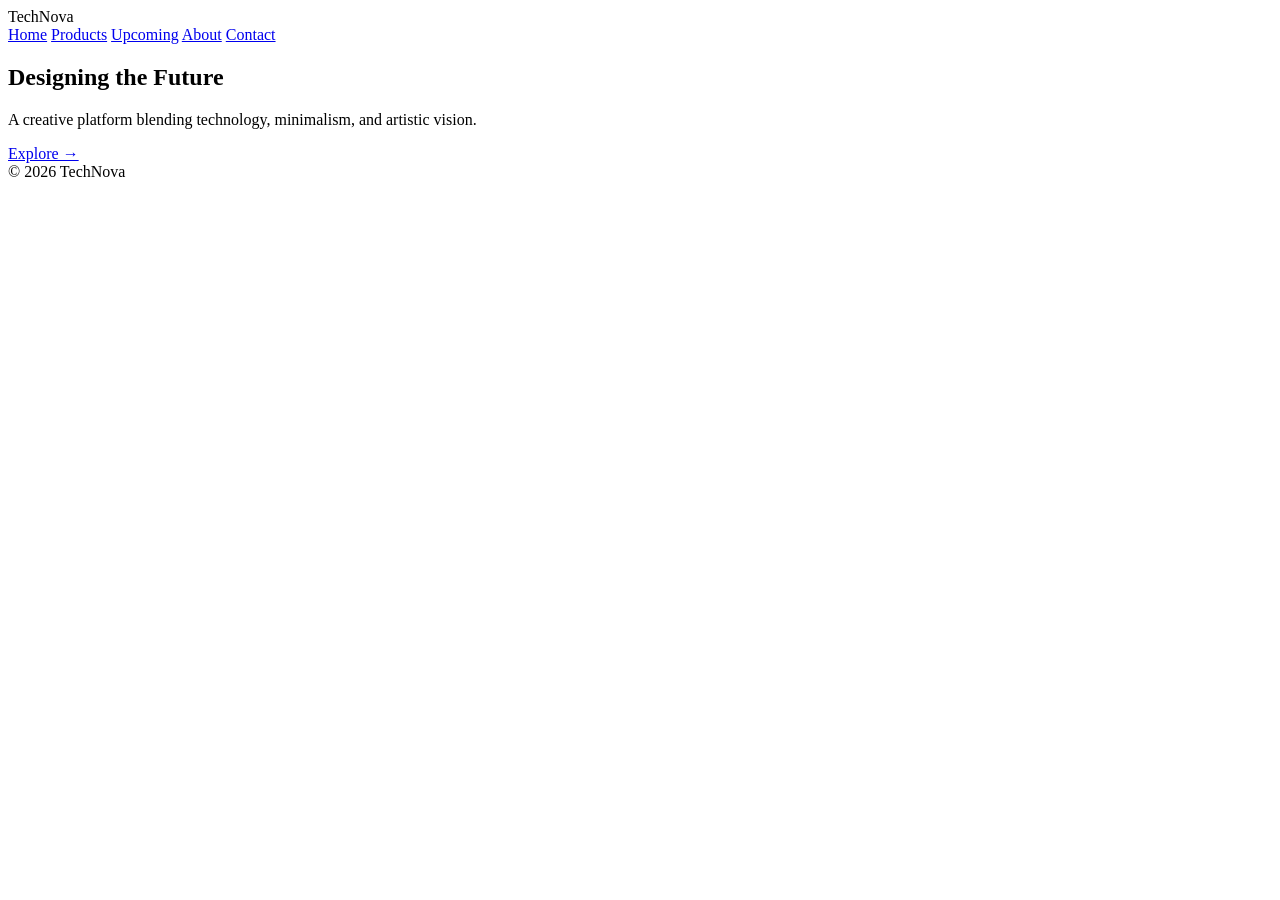
==== index.html @ 7497432f "Update index.html" ====
<!DOCTYPE html>
<html>
<head>
<meta charset="UTF-8">
<meta name="viewport" content="width=device-width, initial-scale=1.0">
<title>TechNova</title>
<link rel="stylesheet" href="css/styles.css">
</head>
<body>

<header class="navbar">
  <div class="logo">TechNova</div>
  <nav>
    <a href="index.html">Home</a>
    <a href="products.html">Products</a>
    <a href="upcoming.html">Upcoming</a>
    <a href="about.html">About</a>
    <a href="contact.html">Contact</a>
  </nav>
</header>

<section class="hero">
  <div>
    <h1>Designing the Future</h1>
    <p>
      A creative platform blending technology, minimalism, and artistic vision.
    </p>
    <a href="products.html" class="btn">Explore →</a>
  </div>
</section>

<footer>
  © 2026 TechNova
</footer>

<script src="js/app.js"></script>
</body>
</html>
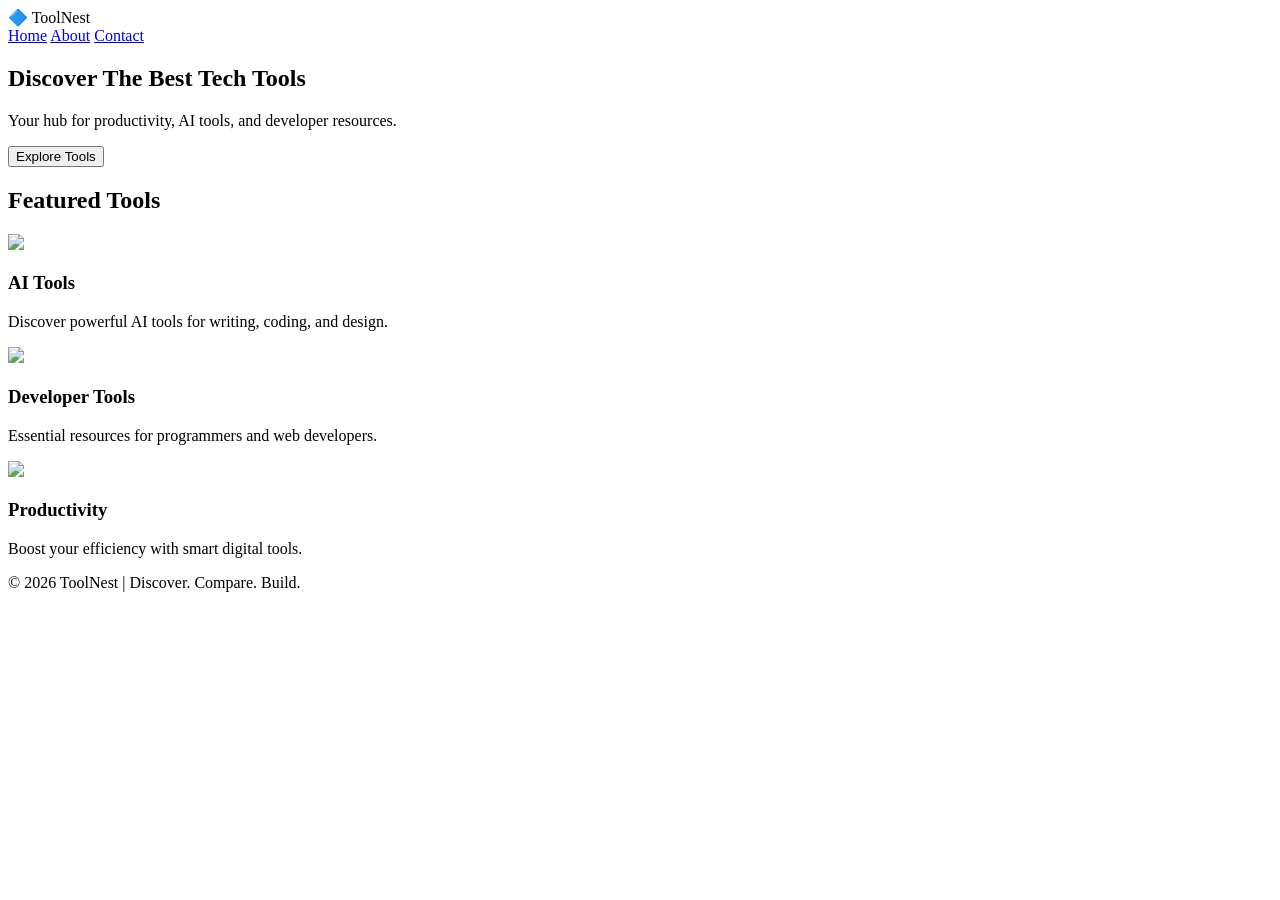
==== commit 674a9ff2: "Update index.html" ====
--- a/index.html
+++ b/index.html
@@ -1,38 +1,56 @@
 <!DOCTYPE html>
-<html>
+<html lang="en">
 <head>
-<meta charset="UTF-8">
-<meta name="viewport" content="width=device-width, initial-scale=1.0">
-<title>TechNova</title>
-<link rel="stylesheet" href="css/styles.css">
+    <meta charset="UTF-8">
+    <title>ToolNest | Home</title>
+    <link rel="stylesheet" href="styles.css">
 </head>
 <body>
 
-<header class="navbar">
-  <div class="logo">TechNova</div>
-  <nav>
-    <a href="index.html">Home</a>
-    <a href="products.html">Products</a>
-    <a href="upcoming.html">Upcoming</a>
-    <a href="about.html">About</a>
-    <a href="contact.html">Contact</a>
-  </nav>
+<header>
+    <div class="logo">🔷 ToolNest</div>
+    <nav>
+        <a href="index.html">Home</a>
+        <a href="about.html">About</a>
+        <a href="contact.html">Contact</a>
+    </nav>
 </header>
 
 <section class="hero">
-  <div>
-    <h1>Designing the Future</h1>
-    <p>
-      A creative platform blending technology, minimalism, and artistic vision.
-    </p>
-    <a href="products.html" class="btn">Explore →</a>
-  </div>
+    <h1>Discover The Best Tech Tools</h1>
+    <p>Your hub for productivity, AI tools, and developer resources.</p>
+    <button>Explore Tools</button>
+</section>
+
+<section class="tools">
+    <h2>Featured Tools</h2>
+
+    <div class="card-container">
+
+        <div class="card">
+            <img src="https://img.icons8.com/ios-filled/100/artificial-intelligence.png"/>
+            <h3>AI Tools</h3>
+            <p>Discover powerful AI tools for writing, coding, and design.</p>
+        </div>
+
+        <div class="card">
+            <img src="https://img.icons8.com/ios-filled/100/source-code.png"/>
+            <h3>Developer Tools</h3>
+            <p>Essential resources for programmers and web developers.</p>
+        </div>
+
+        <div class="card">
+            <img src="https://img.icons8.com/ios-filled/100/combo-chart.png"/>
+            <h3>Productivity</h3>
+            <p>Boost your efficiency with smart digital tools.</p>
+        </div>
+
+    </div>
 </section>
 
 <footer>
-  © 2026 TechNova
+    <p>© 2026 ToolNest | Discover. Compare. Build.</p>
 </footer>
 
-<script src="js/app.js"></script>
 </body>
 </html>
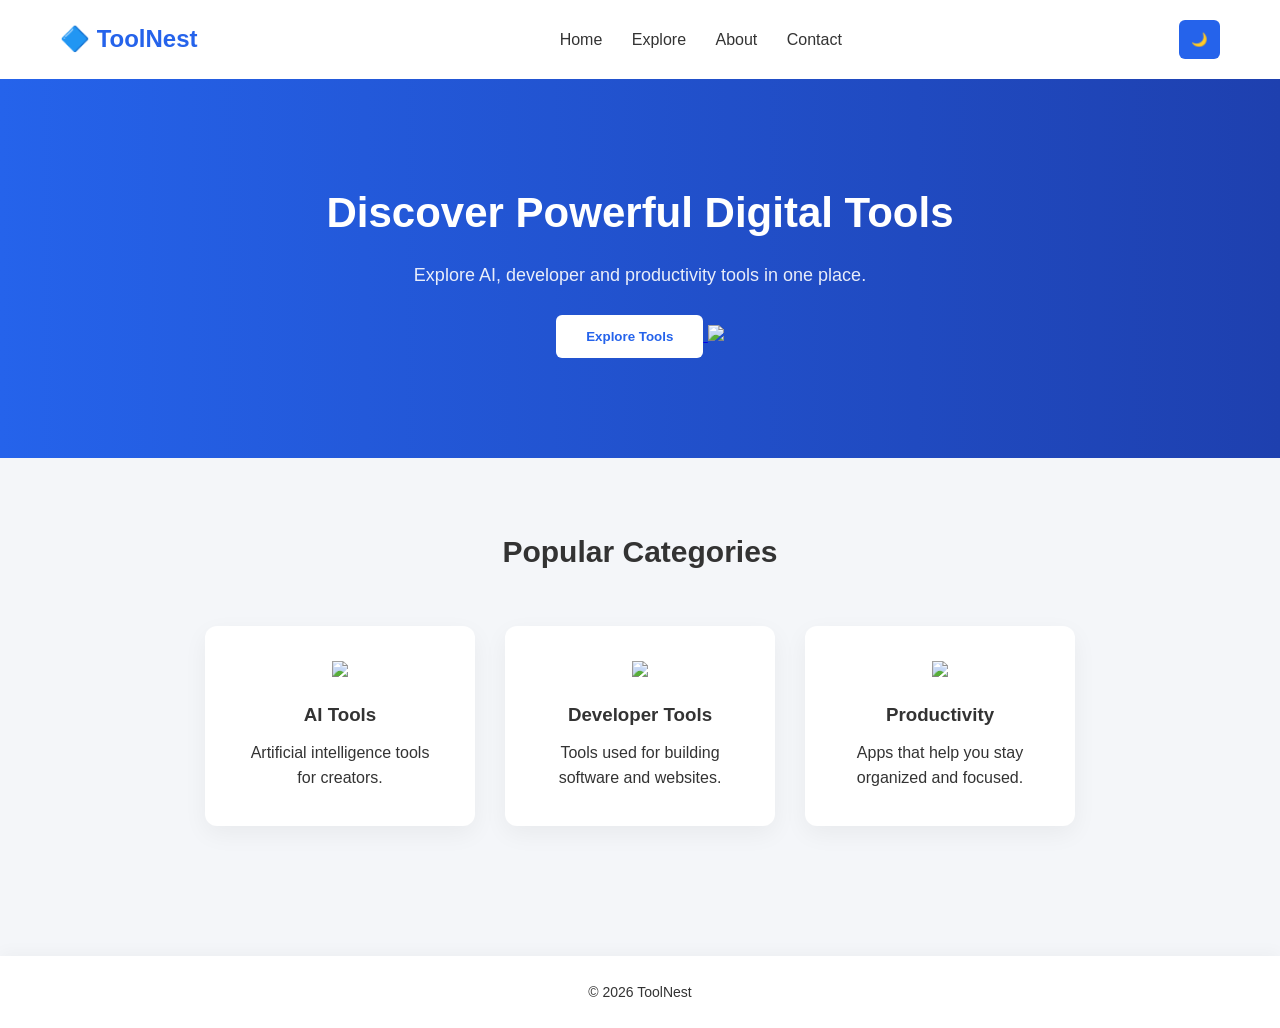
==== commit e009678d: "Update index.html" ====
--- a/index.html
+++ b/index.html
@@ -1,56 +1,76 @@
 <!DOCTYPE html>
 <html lang="en">
 <head>
-    <meta charset="UTF-8">
-    <title>ToolNest | Home</title>
-    <link rel="stylesheet" href="styles.css">
+<meta charset="UTF-8">
+<meta name="viewport" content="width=device-width, initial-scale=1.0">
+<title>ToolNest | Discover Tools</title>
+<link rel="stylesheet" href="styles.css">
 </head>
+
 <body>
 
-<header>
-    <div class="logo">🔷 ToolNest</div>
-    <nav>
-        <a href="index.html">Home</a>
-        <a href="about.html">About</a>
-        <a href="contact.html">Contact</a>
-    </nav>
+<header class="glass">
+<div class="logo">🔷 ToolNest</div>
+
+<nav>
+<a href="index.html">Home</a>
+<a href="explore.html">Explore</a>
+<a href="about.html">About</a>
+<a href="contact.html">Contact</a>
+</nav>
+
+<button id="toggle">🌙</button>
 </header>
 
-<section class="hero">
-    <h1>Discover The Best Tech Tools</h1>
-    <p>Your hub for productivity, AI tools, and developer resources.</p>
-    <button>Explore Tools</button>
+
+<section class="hero glass">
+
+<h1>Discover Powerful Digital Tools</h1>
+
+<p>Explore AI, developer and productivity tools in one place.</p>
+
+<a href="explore.html">
+<button class="explore-btn">Explore Tools</button>
+</a>
+
+<img src="https://images.unsplash.com/photo-1518770660439-4636190af475" class="hero-img">
+
 </section>
 
+
 <section class="tools">
-    <h2>Featured Tools</h2>
 
-    <div class="card-container">
+<h2>Popular Categories</h2>
 
-        <div class="card">
-            <img src="https://img.icons8.com/ios-filled/100/artificial-intelligence.png"/>
-            <h3>AI Tools</h3>
-            <p>Discover powerful AI tools for writing, coding, and design.</p>
-        </div>
+<div class="card-container">
 
-        <div class="card">
-            <img src="https://img.icons8.com/ios-filled/100/source-code.png"/>
-            <h3>Developer Tools</h3>
-            <p>Essential resources for programmers and web developers.</p>
-        </div>
+<div class="card glass">
+<img src="https://cdn-icons-png.flaticon.com/512/4712/4712109.png">
+<h3>AI Tools</h3>
+<p>Artificial intelligence tools for creators.</p>
+</div>
 
-        <div class="card">
-            <img src="https://img.icons8.com/ios-filled/100/combo-chart.png"/>
-            <h3>Productivity</h3>
-            <p>Boost your efficiency with smart digital tools.</p>
-        </div>
+<div class="card glass">
+<img src="https://cdn-icons-png.flaticon.com/512/1055/1055687.png">
+<h3>Developer Tools</h3>
+<p>Tools used for building software and websites.</p>
+</div>
 
-    </div>
+<div class="card glass">
+<img src="https://cdn-icons-png.flaticon.com/512/2921/2921822.png">
+<h3>Productivity</h3>
+<p>Apps that help you stay organized and focused.</p>
+</div>
+
+</div>
+
 </section>
 
-<footer>
-    <p>© 2026 ToolNest | Discover. Compare. Build.</p>
+<footer class="glass">
+<p>© 2026 ToolNest</p>
 </footer>
+
+<script src="script.js"></script>
 
 </body>
 </html>
--- a/styles.css
+++ b/styles.css
@@ -0,0 +1,225 @@
+/* RESET */
+* {
+    margin: 0;
+    padding: 0;
+    box-sizing: border-box;
+}
+
+body {
+    font-family: 'Segoe UI', Tahoma, Geneva, Verdana, sans-serif;
+    background-color: #f4f6f9;
+    color: #333;
+    line-height: 1.6;
+}
+
+/* HEADER */
+header {
+    display: flex;
+    justify-content: space-between;
+    align-items: center;
+    padding: 20px 60px;
+    background: white;
+    box-shadow: 0 4px 15px rgba(0,0,0,0.05);
+}
+
+.logo {
+    font-size: 24px;
+    font-weight: bold;
+    color: #2563eb;
+}
+
+nav a {
+    margin-left: 25px;
+    text-decoration: none;
+    color: #333;
+    font-weight: 500;
+    transition: 0.3s;
+}
+
+nav a:hover {
+    color: #2563eb;
+}
+
+/* HERO SECTION */
+.hero {
+    text-align: center;
+    padding: 100px 20px;
+    background: linear-gradient(to right, #2563eb, #1e40af);
+    color: white;
+}
+
+.hero h1 {
+    font-size: 42px;
+    margin-bottom: 15px;
+}
+
+.hero p {
+    font-size: 18px;
+    opacity: 0.9;
+}
+
+.hero button {
+    margin-top: 25px;
+    padding: 14px 30px;
+    border: none;
+    background: white;
+    color: #2563eb;
+    font-weight: bold;
+    border-radius: 6px;
+    cursor: pointer;
+    transition: 0.3s;
+}
+
+.hero button:hover {
+    background: #e2e8f0;
+}
+
+/* TOOLS SECTION */
+.tools {
+    padding: 70px 60px;
+    text-align: center;
+}
+
+.tools h2 {
+    font-size: 30px;
+}
+
+.card-container {
+    display: flex;
+    justify-content: center;
+    gap: 30px;
+    margin-top: 50px;
+    flex-wrap: wrap;
+}
+
+.card {
+    background: white;
+    padding: 35px;
+    width: 270px;
+    border-radius: 12px;
+    box-shadow: 0 8px 25px rgba(0,0,0,0.05);
+    transition: 0.3s;
+}
+
+.card:hover {
+    transform: translateY(-8px);
+}
+
+.card img {
+    width: 60px;
+    margin-bottom: 15px;
+}
+
+.card h3 {
+    margin-bottom: 10px;
+}
+
+/* PAGE CONTENT (ABOUT + CONTACT) */
+.page-content {
+    padding: 90px 60px;
+    max-width: 800px;
+    margin: auto;
+}
+
+.page-content h1 {
+    margin-bottom: 20px;
+    font-size: 34px;
+}
+
+.page-content h2 {
+    margin-top: 30px;
+    margin-bottom: 10px;
+    color: #2563eb;
+}
+
+.page-content p {
+    margin-bottom: 15px;
+}
+
+/* CONTACT BUTTONS */
+.contact-links {
+    display: flex;
+    flex-direction: column;
+    gap: 15px;
+    margin-top: 30px;
+}
+
+.contact-btn {
+    text-decoration: none;
+    padding: 14px;
+    background: #2563eb;
+    color: white;
+    border-radius: 8px;
+    text-align: center;
+    font-weight: bold;
+    transition: 0.3s;
+}
+
+.contact-btn:hover {
+    background: #1e40af;
+    transform: translateY(-3px);
+}
+
+/* FORM (if used later) */
+form {
+    display: flex;
+    flex-direction: column;
+    gap: 15px;
+    margin-top: 30px;
+}
+
+input, textarea {
+    padding: 12px;
+    border-radius: 6px;
+    border: 1px solid #ccc;
+    font-size: 14px;
+}
+
+button {
+    padding: 12px;
+    border: none;
+    background: #2563eb;
+    color: white;
+    font-weight: bold;
+    border-radius: 6px;
+    cursor: pointer;
+}
+
+button:hover {
+    background: #1e40af;
+}
+
+/* FOOTER */
+footer {
+    text-align: center;
+    padding: 25px;
+    background: white;
+    margin-top: 60px;
+    font-size: 14px;
+    box-shadow: 0 -4px 15px rgba(0,0,0,0.03);
+}
+
+/* RESPONSIVE */
+@media (max-width: 768px) {
+
+    header {
+        flex-direction: column;
+        gap: 15px;
+    }
+
+    nav a {
+        margin-left: 15px;
+    }
+
+    .hero h1 {
+        font-size: 32px;
+    }
+
+    .tools {
+        padding: 50px 20px;
+    }
+
+    .page-content {
+        padding: 60px 20px;
+    }
+}
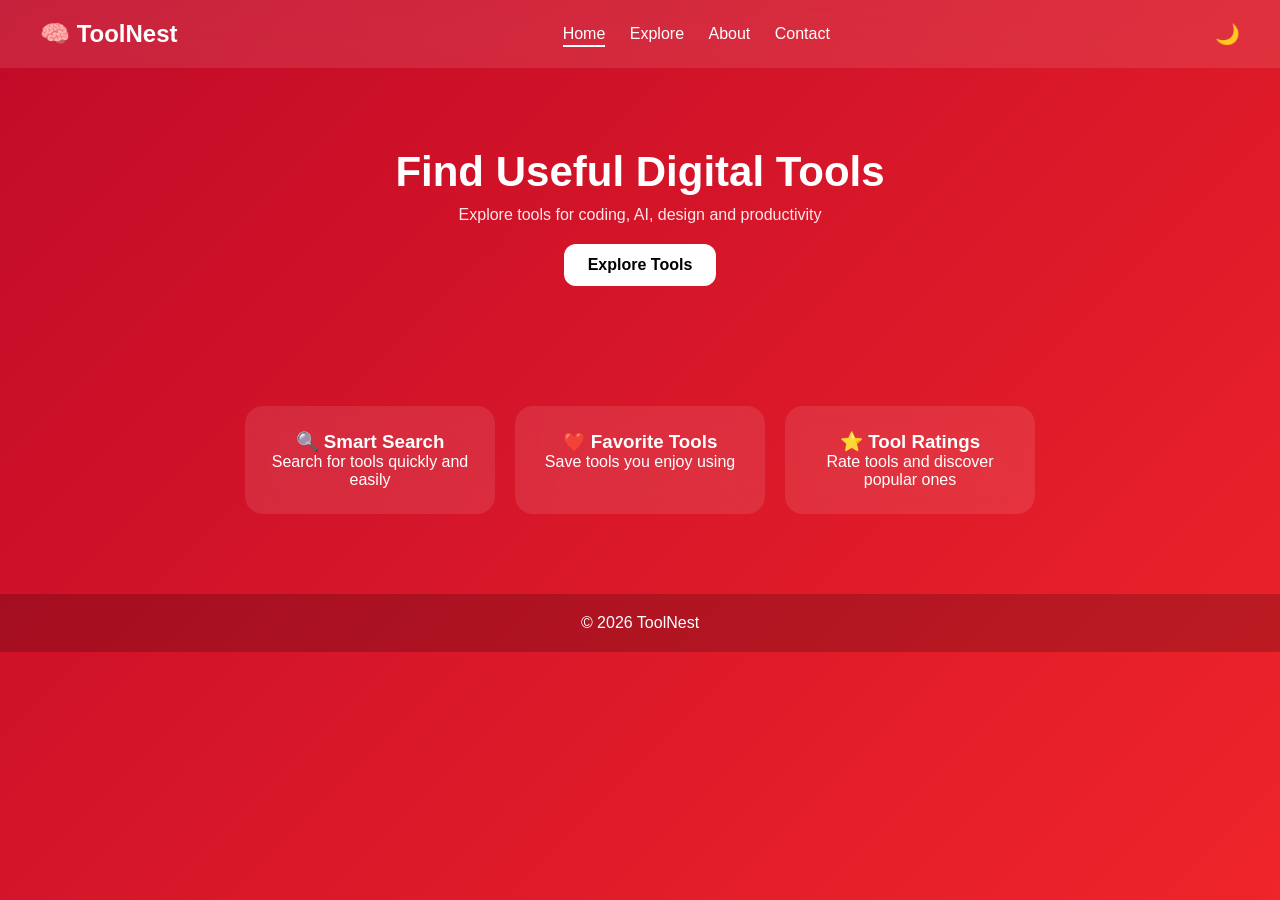
==== commit d265442b: "Revise index.html structure and content Updated the index.html file to reflect changes in the header" ====
--- a/index.html
+++ b/index.html
@@ -1,73 +1,96 @@
 <!DOCTYPE html>
 <html lang="en">
+
 <head>
 <meta charset="UTF-8">
 <meta name="viewport" content="width=device-width, initial-scale=1.0">
-<title>ToolNest | Discover Tools</title>
+<title>ToolNest | Home</title>
+
 <link rel="stylesheet" href="styles.css">
 </head>
 
 <body>
 
-<header class="glass">
-<div class="logo">🔷 ToolNest</div>
+<header>
+
+<h1 class="logo">🧠 ToolNest</h1>
 
 <nav>
-<a href="index.html">Home</a>
+<a href="index.html" class="active">Home</a>
 <a href="explore.html">Explore</a>
 <a href="about.html">About</a>
 <a href="contact.html">Contact</a>
 </nav>
 
-<button id="toggle">🌙</button>
+<button id="theme-toggle">🌙</button>
+
 </header>
 
 
-<section class="hero glass">
+<main>
 
-<h1>Discover Powerful Digital Tools</h1>
+<!-- Hero Section -->
+<section class="hero">
 
-<p>Explore AI, developer and productivity tools in one place.</p>
+<h2>Find Useful Digital Tools</h2>
 
-<a href="explore.html">
-<button class="explore-btn">Explore Tools</button>
+<p>
+Explore tools for coding, AI, design and productivity
+</p>
+
+<a href="explore.html" class="cta">
+Explore Tools
 </a>
-
-<img src="https://images.unsplash.com/photo-1518770660439-4636190af475" class="hero-img">
 
 </section>
 
 
-<section class="tools">
+<!-- Features -->
+<section class="features">
 
-<h2>Popular Categories</h2>
+<article class="feature-card">
 
-<div class="card-container">
+<h3>🔍 Smart Search</h3>
 
-<div class="card glass">
-<img src="https://cdn-icons-png.flaticon.com/512/4712/4712109.png">
-<h3>AI Tools</h3>
-<p>Artificial intelligence tools for creators.</p>
-</div>
+<p>
+Search for tools quickly and easily
+</p>
 
-<div class="card glass">
-<img src="https://cdn-icons-png.flaticon.com/512/1055/1055687.png">
-<h3>Developer Tools</h3>
-<p>Tools used for building software and websites.</p>
-</div>
+</article>
 
-<div class="card glass">
-<img src="https://cdn-icons-png.flaticon.com/512/2921/2921822.png">
-<h3>Productivity</h3>
-<p>Apps that help you stay organized and focused.</p>
-</div>
 
-</div>
+<article class="feature-card">
+
+<h3>❤️ Favorite Tools</h3>
+
+<p>
+Save tools you enjoy using
+</p>
+
+</article>
+
+
+<article class="feature-card">
+
+<h3>⭐ Tool Ratings</h3>
+
+<p>
+Rate tools and discover popular ones
+</p>
+
+</article>
 
 </section>
 
-<footer class="glass">
-<p>© 2026 ToolNest</p>
+</main>
+
+
+<footer>
+
+<p>
+© 2026 ToolNest
+</p>
+
 </footer>
 
 <script src="script.js"></script>
--- a/styles.css
+++ b/styles.css
@@ -1,225 +1,443 @@
-/* RESET */
-* {
-    margin: 0;
-    padding: 0;
-    box-sizing: border-box;
-}
-
-body {
-    font-family: 'Segoe UI', Tahoma, Geneva, Verdana, sans-serif;
-    background-color: #f4f6f9;
-    color: #333;
-    line-height: 1.6;
-}
-
-/* HEADER */
-header {
-    display: flex;
-    justify-content: space-between;
-    align-items: center;
-    padding: 20px 60px;
-    background: white;
-    box-shadow: 0 4px 15px rgba(0,0,0,0.05);
-}
-
-.logo {
-    font-size: 24px;
-    font-weight: bold;
-    color: #2563eb;
-}
-
-nav a {
-    margin-left: 25px;
-    text-decoration: none;
-    color: #333;
-    font-weight: 500;
-    transition: 0.3s;
-}
-
-nav a:hover {
-    color: #2563eb;
-}
-
-/* HERO SECTION */
-.hero {
-    text-align: center;
-    padding: 100px 20px;
-    background: linear-gradient(to right, #2563eb, #1e40af);
-    color: white;
-}
-
-.hero h1 {
-    font-size: 42px;
-    margin-bottom: 15px;
-}
-
-.hero p {
-    font-size: 18px;
-    opacity: 0.9;
-}
-
-.hero button {
-    margin-top: 25px;
-    padding: 14px 30px;
-    border: none;
-    background: white;
-    color: #2563eb;
-    font-weight: bold;
-    border-radius: 6px;
-    cursor: pointer;
-    transition: 0.3s;
-}
-
-.hero button:hover {
-    background: #e2e8f0;
-}
-
-/* TOOLS SECTION */
-.tools {
-    padding: 70px 60px;
-    text-align: center;
-}
-
-.tools h2 {
-    font-size: 30px;
-}
-
-.card-container {
-    display: flex;
-    justify-content: center;
-    gap: 30px;
-    margin-top: 50px;
-    flex-wrap: wrap;
-}
-
-.card {
-    background: white;
-    padding: 35px;
-    width: 270px;
-    border-radius: 12px;
-    box-shadow: 0 8px 25px rgba(0,0,0,0.05);
-    transition: 0.3s;
-}
-
-.card:hover {
-    transform: translateY(-8px);
-}
-
-.card img {
-    width: 60px;
-    margin-bottom: 15px;
-}
-
-.card h3 {
-    margin-bottom: 10px;
-}
-
-/* PAGE CONTENT (ABOUT + CONTACT) */
-.page-content {
-    padding: 90px 60px;
-    max-width: 800px;
-    margin: auto;
-}
-
-.page-content h1 {
-    margin-bottom: 20px;
-    font-size: 34px;
-}
-
-.page-content h2 {
-    margin-top: 30px;
-    margin-bottom: 10px;
-    color: #2563eb;
-}
-
-.page-content p {
-    margin-bottom: 15px;
-}
-
-/* CONTACT BUTTONS */
-.contact-links {
-    display: flex;
-    flex-direction: column;
-    gap: 15px;
-    margin-top: 30px;
-}
-
-.contact-btn {
-    text-decoration: none;
-    padding: 14px;
-    background: #2563eb;
-    color: white;
-    border-radius: 8px;
-    text-align: center;
-    font-weight: bold;
-    transition: 0.3s;
-}
-
-.contact-btn:hover {
-    background: #1e40af;
-    transform: translateY(-3px);
-}
-
-/* FORM (if used later) */
-form {
-    display: flex;
-    flex-direction: column;
-    gap: 15px;
-    margin-top: 30px;
-}
-
-input, textarea {
-    padding: 12px;
-    border-radius: 6px;
-    border: 1px solid #ccc;
-    font-size: 14px;
-}
-
-button {
-    padding: 12px;
-    border: none;
-    background: #2563eb;
-    color: white;
-    font-weight: bold;
-    border-radius: 6px;
-    cursor: pointer;
-}
-
-button:hover {
-    background: #1e40af;
-}
-
-/* FOOTER */
-footer {
-    text-align: center;
-    padding: 25px;
-    background: white;
-    margin-top: 60px;
-    font-size: 14px;
-    box-shadow: 0 -4px 15px rgba(0,0,0,0.03);
-}
-
-/* RESPONSIVE */
-@media (max-width: 768px) {
-
-    header {
-        flex-direction: column;
-        gap: 15px;
-    }
-
-    nav a {
-        margin-left: 15px;
-    }
-
-    .hero h1 {
-        font-size: 32px;
-    }
-
-    .tools {
-        padding: 50px 20px;
-    }
-
-    .page-content {
-        padding: 60px 20px;
-    }
-}
+/* =======================
+   RESET
+======================= */
+
+*{
+margin:0;
+padding:0;
+box-sizing:border-box;
+font-family:'Segoe UI', sans-serif;
+}
+
+
+/* =======================
+   BODY
+======================= */
+
+body{
+color:white;
+background:linear-gradient(-45deg,#0B00CF,#300A6E,#FF2D2B,#C10A28);
+background-size:400% 400%;
+animation:gradientMove 12s ease infinite;
+min-height:100vh;
+}
+
+
+/* =======================
+   ANIMATIONS
+======================= */
+
+@keyframes gradientMove{
+
+0%{
+background-position:0% 50%;
+}
+
+50%{
+background-position:100% 50%;
+}
+
+100%{
+background-position:0% 50%;
+}
+
+}
+
+
+@keyframes fadeUp{
+
+from{
+opacity:0;
+transform:translateY(20px);
+}
+
+to{
+opacity:1;
+transform:translateY(0);
+}
+
+}
+
+
+@keyframes fadeIn{
+
+from{
+opacity:0;
+}
+
+to{
+opacity:1;
+}
+
+}
+
+
+/* =======================
+   HEADER
+======================= */
+
+header{
+display:flex;
+justify-content:space-between;
+align-items:center;
+padding:20px 40px;
+background:rgba(255,255,255,0.1);
+backdrop-filter:blur(12px);
+position:sticky;
+top:0;
+z-index:100;
+}
+
+
+.logo{
+font-size:24px;
+font-weight:bold;
+}
+
+
+/* =======================
+   NAVIGATION
+======================= */
+
+nav a{
+text-decoration:none;
+color:white;
+margin:0 10px;
+position:relative;
+}
+
+
+nav a::after{
+content:"";
+position:absolute;
+left:0;
+bottom:-5px;
+width:0%;
+height:2px;
+background:white;
+transition:0.3s;
+}
+
+
+nav a:hover::after,
+nav a.active::after{
+width:100%;
+}
+
+
+/* =======================
+   DARK MODE BUTTON
+======================= */
+
+#theme-toggle{
+background:none;
+border:none;
+font-size:20px;
+cursor:pointer;
+color:white;
+}
+
+
+/* =======================
+   HERO SECTION
+======================= */
+
+.hero{
+text-align:center;
+padding:80px 20px;
+animation:fadeIn 1s ease;
+}
+
+
+.hero h2{
+font-size:42px;
+margin-bottom:10px;
+}
+
+
+.hero p{
+opacity:0.9;
+margin-bottom:20px;
+}
+
+
+/* =======================
+   BUTTON
+======================= */
+
+.cta{
+display:inline-block;
+padding:12px 24px;
+background:white;
+color:black;
+text-decoration:none;
+border-radius:12px;
+font-weight:bold;
+transition:0.3s;
+}
+
+
+.cta:hover{
+transform:scale(1.05);
+}
+
+
+/* =======================
+   SEARCH
+======================= */
+
+#search{
+width:60%;
+max-width:400px;
+padding:12px;
+border:none;
+border-radius:10px;
+outline:none;
+}
+
+
+/* =======================
+   FILTERS
+======================= */
+
+.filters{
+margin-top:20px;
+}
+
+
+.filters button{
+padding:8px 15px;
+margin:5px;
+border:none;
+border-radius:10px;
+background:rgba(255,255,255,0.2);
+color:white;
+cursor:pointer;
+transition:0.3s;
+}
+
+
+.filters button:hover{
+background:rgba(255,255,255,0.4);
+}
+
+
+/* =======================
+   TOOL GRID
+======================= */
+
+.tool-grid{
+display:grid;
+grid-template-columns:repeat(auto-fit,minmax(220px,1fr));
+gap:20px;
+padding:40px;
+}
+
+
+/* =======================
+   CARDS
+======================= */
+
+.card{
+background:rgba(255,255,255,0.1);
+backdrop-filter:blur(12px);
+padding:20px;
+border-radius:18px;
+text-align:center;
+transition:0.4s;
+animation:fadeUp 0.8s ease;
+}
+
+
+.card:hover{
+transform:translateY(-10px) scale(1.03);
+background:rgba(255,255,255,0.2);
+}
+
+
+.card img{
+width:60px;
+margin-bottom:10px;
+}
+
+
+.card h3{
+margin-bottom:10px;
+}
+
+
+.card p{
+font-size:14px;
+opacity:0.9;
+}
+
+
+/* =======================
+   CARD ACTIONS
+======================= */
+
+.actions{
+display:flex;
+justify-content:space-between;
+align-items:center;
+margin-top:15px;
+}
+
+
+.actions button{
+background:none;
+border:none;
+cursor:pointer;
+font-size:18px;
+}
+
+
+/* =======================
+   STARS
+======================= */
+
+.stars{
+cursor:pointer;
+font-size:14px;
+}
+
+
+/* =======================
+   CARD LINKS
+======================= */
+
+.card a{
+display:inline-block;
+margin-top:15px;
+padding:8px 12px;
+background:white;
+color:black;
+text-decoration:none;
+border-radius:10px;
+transition:0.3s;
+}
+
+
+.card a:hover{
+transform:scale(1.05);
+}
+
+
+/* =======================
+   FEATURES
+======================= */
+
+.features{
+display:flex;
+justify-content:center;
+gap:20px;
+padding:40px;
+flex-wrap:wrap;
+}
+
+
+.feature-card{
+background:rgba(255,255,255,0.1);
+backdrop-filter:blur(12px);
+padding:25px;
+border-radius:18px;
+width:250px;
+text-align:center;
+transition:0.3s;
+}
+
+
+.feature-card:hover{
+transform:translateY(-10px);
+}
+
+
+/* =======================
+   CONTENT
+======================= */
+
+.content{
+max-width:800px;
+margin:auto;
+padding:40px;
+line-height:1.8;
+animation:fadeIn 1s ease;
+}
+
+
+/* =======================
+   CONTACT
+======================= */
+
+.contact-links{
+display:flex;
+justify-content:center;
+gap:20px;
+padding:40px;
+flex-wrap:wrap;
+}
+
+
+.contact-card{
+background:rgba(255,255,255,0.1);
+backdrop-filter:blur(12px);
+padding:25px;
+border-radius:18px;
+transition:0.3s;
+text-align:center;
+width:220px;
+}
+
+
+.contact-card:hover{
+transform:translateY(-8px);
+}
+
+
+.contact-card a{
+color:white;
+text-decoration:none;
+}
+
+
+/* =======================
+   FOOTER
+======================= */
+
+footer{
+text-align:center;
+padding:20px;
+background:rgba(0,0,0,0.2);
+margin-top:40px;
+}
+
+
+/* =======================
+   DARK MODE
+======================= */
+
+.dark-mode{
+background:#111;
+}
+
+
+/* =======================
+   RESPONSIVE
+======================= */
+
+@media(max-width:768px){
+
+header{
+flex-direction:column;
+gap:10px;
+}
+
+.hero h2{
+font-size:30px;
+}
+
+#search{
+width:90%;
+}
+
+}
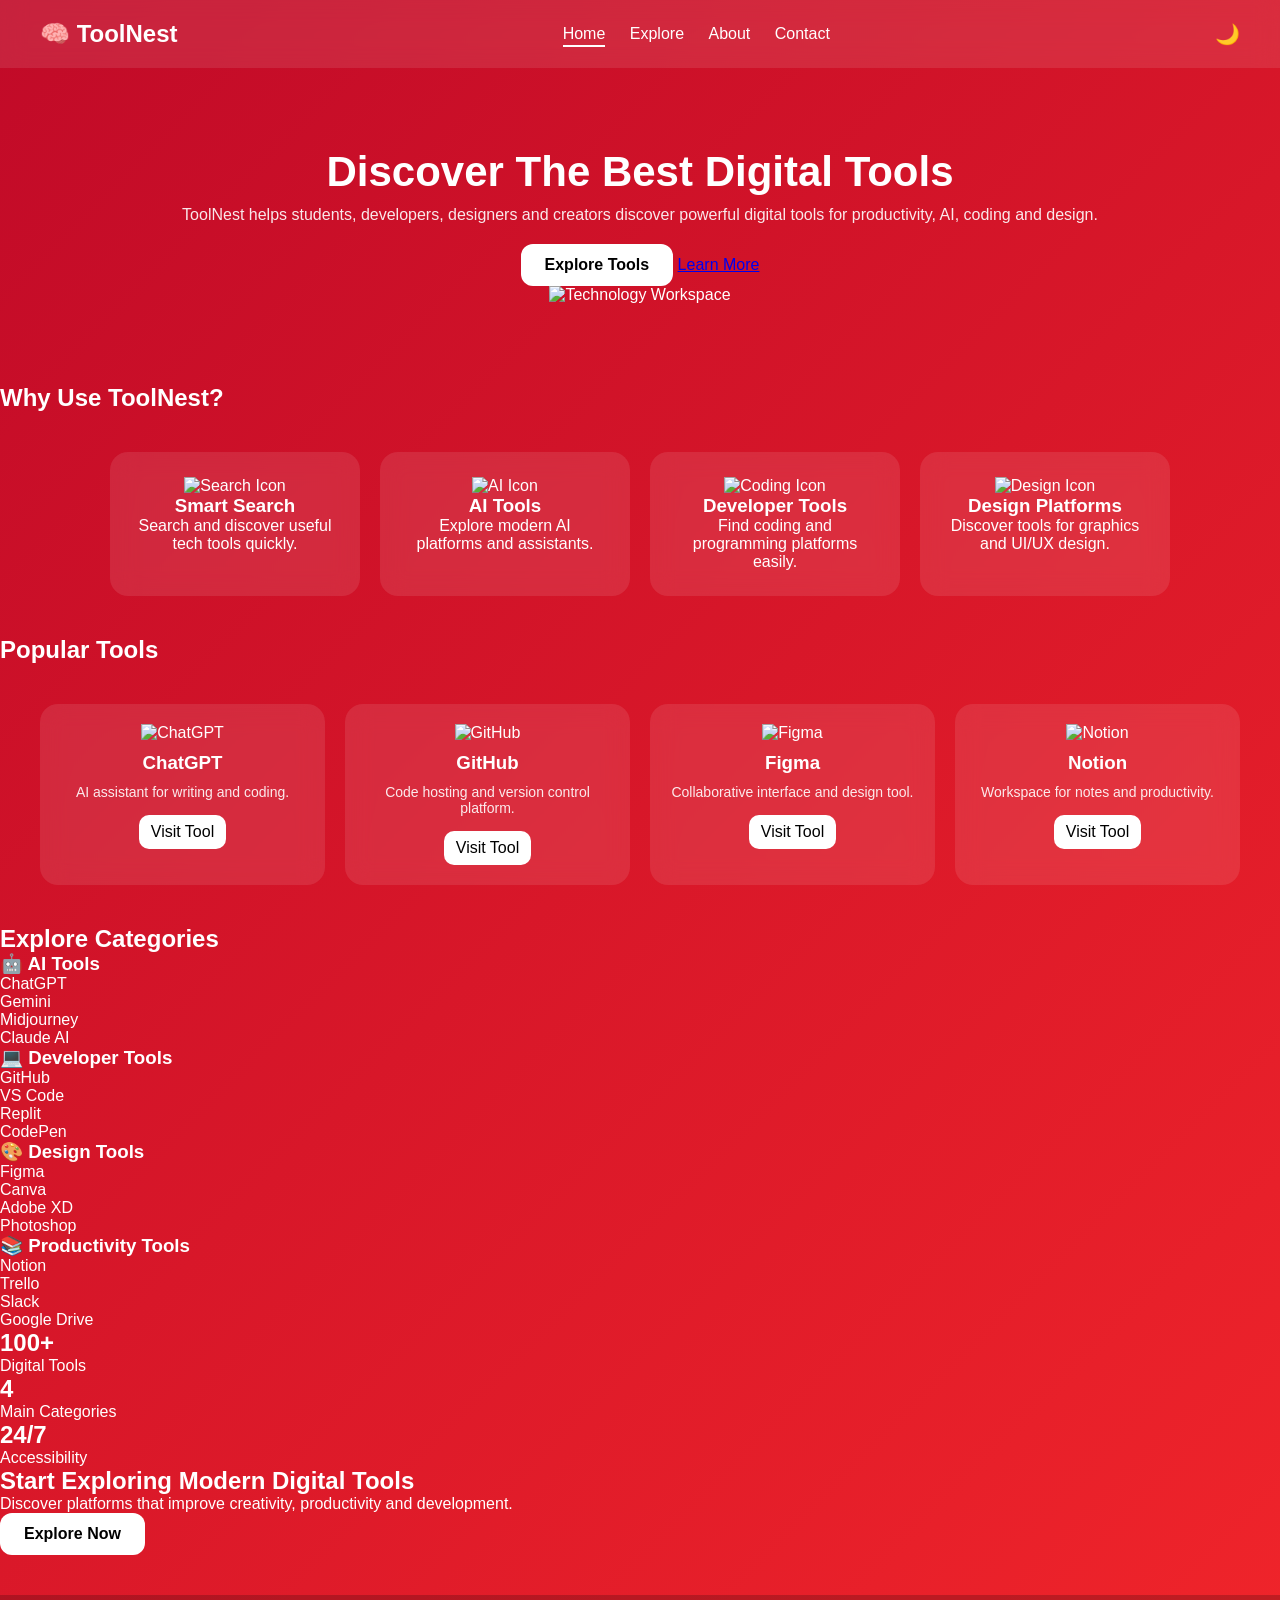
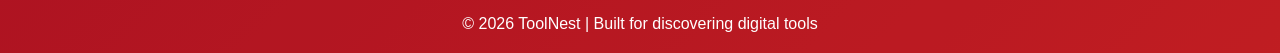
==== commit 41911461: "Update index.html" ====
--- a/index.html
+++ b/index.html
@@ -2,58 +2,110 @@
 <html lang="en">
 
 <head>
+
 <meta charset="UTF-8">
 <meta name="viewport" content="width=device-width, initial-scale=1.0">
+
 <title>ToolNest | Home</title>
 
 <link rel="stylesheet" href="styles.css">
+
+<link rel="preconnect" href="https://fonts.googleapis.com">
+<link rel="preconnect" href="https://fonts.gstatic.com" crossorigin>
+
+<link href="https://fonts.googleapis.com/css2?family=Poppins:wght@300;400;500;600;700&display=swap" rel="stylesheet">
+
 </head>
 
 <body>
 
+<!-- ================= HEADER ================= -->
+
 <header>
 
-<h1 class="logo">🧠 ToolNest</h1>
+<h1 class="logo">
+🧠 ToolNest
+</h1>
 
 <nav>
+
 <a href="index.html" class="active">Home</a>
+
 <a href="explore.html">Explore</a>
+
 <a href="about.html">About</a>
+
 <a href="contact.html">Contact</a>
+
 </nav>
 
-<button id="theme-toggle">🌙</button>
+<button id="theme-toggle">
+🌙
+</button>
 
 </header>
 
 
+<!-- ================= MAIN ================= -->
+
 <main>
 
-<!-- Hero Section -->
+<!-- HERO SECTION -->
+
 <section class="hero">
 
-<h2>Find Useful Digital Tools</h2>
-
-<p>
-Explore tools for coding, AI, design and productivity
-</p>
+<article class="hero-text">
+
+<h2>
+Discover The Best <span>Digital Tools</span>
+</h2>
+
+<p>
+ToolNest helps students, developers, designers and creators discover powerful digital tools for productivity, AI, coding and design.
+</p>
+
+<section class="hero-buttons">
 
 <a href="explore.html" class="cta">
 Explore Tools
 </a>
 
-</section>
-
-
-<!-- Features -->
+<a href="about.html" class="secondary-btn">
+Learn More
+</a>
+
+</section>
+
+</article>
+
+
+<article class="hero-image">
+
+<img src="https://images.unsplash.com/photo-1518770660439-4636190af475?q=80&w=1200&auto=format&fit=crop" alt="Technology Workspace">
+
+</article>
+
+</section>
+
+
+<!-- FEATURES -->
+
+<section class="features-section">
+
+<h2 class="section-title">
+Why Use ToolNest?
+</h2>
+
 <section class="features">
 
 <article class="feature-card">
 
-<h3>🔍 Smart Search</h3>
-
-<p>
-Search for tools quickly and easily
+<img src="https://img.icons8.com/fluency/96/search.png" alt="Search Icon">
+
+<h3>Smart Search</h3>
+
+<p>
+Search and discover useful tech tools quickly.
 </p>
 
 </article>
@@ -61,10 +113,12 @@
 
 <article class="feature-card">
 
-<h3>❤️ Favorite Tools</h3>
-
-<p>
-Save tools you enjoy using
+<img src="https://img.icons8.com/fluency/96/artificial-intelligence.png" alt="AI Icon">
+
+<h3>AI Tools</h3>
+
+<p>
+Explore modern AI platforms and assistants.
 </p>
 
 </article>
@@ -72,26 +126,256 @@
 
 <article class="feature-card">
 
-<h3>⭐ Tool Ratings</h3>
-
-<p>
-Rate tools and discover popular ones
-</p>
-
-</article>
+<img src="https://img.icons8.com/fluency/96/source-code.png" alt="Coding Icon">
+
+<h3>Developer Tools</h3>
+
+<p>
+Find coding and programming platforms easily.
+</p>
+
+</article>
+
+
+<article class="feature-card">
+
+<img src="https://img.icons8.com/fluency/96/design.png" alt="Design Icon">
+
+<h3>Design Platforms</h3>
+
+<p>
+Discover tools for graphics and UI/UX design.
+</p>
+
+</article>
+
+</section>
+
+</section>
+
+
+<!-- POPULAR TOOLS -->
+
+<section class="popular-tools">
+
+<h2 class="section-title">
+Popular Tools
+</h2>
+
+<section class="tool-grid">
+
+
+<!-- ChatGPT -->
+<article class="card">
+
+<img src="https://img.icons8.com/color/96/chatgpt.png" alt="ChatGPT">
+
+<h3>ChatGPT</h3>
+
+<p>
+AI assistant for writing and coding.
+</p>
+
+<a href="https://chat.openai.com" target="_blank">
+Visit Tool
+</a>
+
+</article>
+
+
+<!-- GitHub -->
+<article class="card">
+
+<img src="https://img.icons8.com/color/96/github.png" alt="GitHub">
+
+<h3>GitHub</h3>
+
+<p>
+Code hosting and version control platform.
+</p>
+
+<a href="https://github.com" target="_blank">
+Visit Tool
+</a>
+
+</article>
+
+
+<!-- Figma -->
+<article class="card">
+
+<img src="https://img.icons8.com/color/96/figma.png" alt="Figma">
+
+<h3>Figma</h3>
+
+<p>
+Collaborative interface and design tool.
+</p>
+
+<a href="https://figma.com" target="_blank">
+Visit Tool
+</a>
+
+</article>
+
+
+<!-- Notion -->
+<article class="card">
+
+<img src="https://img.icons8.com/color/96/notion.png" alt="Notion">
+
+<h3>Notion</h3>
+
+<p>
+Workspace for notes and productivity.
+</p>
+
+<a href="https://notion.so" target="_blank">
+Visit Tool
+</a>
+
+</article>
+
+</section>
+
+</section>
+
+
+<!-- TOOL CATEGORIES -->
+
+<section class="categories-section">
+
+<h2 class="section-title">
+Explore Categories
+</h2>
+
+<section class="categories-grid">
+
+
+<article class="category-card">
+
+<h3>🤖 AI Tools</h3>
+
+<ul>
+<li>ChatGPT</li>
+<li>Gemini</li>
+<li>Midjourney</li>
+<li>Claude AI</li>
+</ul>
+
+</article>
+
+
+<article class="category-card">
+
+<h3>💻 Developer Tools</h3>
+
+<ul>
+<li>GitHub</li>
+<li>VS Code</li>
+<li>Replit</li>
+<li>CodePen</li>
+</ul>
+
+</article>
+
+
+<article class="category-card">
+
+<h3>🎨 Design Tools</h3>
+
+<ul>
+<li>Figma</li>
+<li>Canva</li>
+<li>Adobe XD</li>
+<li>Photoshop</li>
+</ul>
+
+</article>
+
+
+<article class="category-card">
+
+<h3>📚 Productivity Tools</h3>
+
+<ul>
+<li>Notion</li>
+<li>Trello</li>
+<li>Slack</li>
+<li>Google Drive</li>
+</ul>
+
+</article>
+
+</section>
+
+</section>
+
+
+<!-- STATS SECTION -->
+
+<section class="stats-section">
+
+<article class="stat-box">
+
+<h2>100+</h2>
+
+<p>Digital Tools</p>
+
+</article>
+
+
+<article class="stat-box">
+
+<h2>4</h2>
+
+<p>Main Categories</p>
+
+</article>
+
+
+<article class="stat-box">
+
+<h2>24/7</h2>
+
+<p>Accessibility</p>
+
+</article>
+
+</section>
+
+
+<!-- CTA SECTION -->
+
+<section class="bottom-cta">
+
+<h2>
+Start Exploring Modern Digital Tools
+</h2>
+
+<p>
+Discover platforms that improve creativity, productivity and development.
+</p>
+
+<a href="explore.html" class="cta">
+Explore Now
+</a>
 
 </section>
 
 </main>
 
 
+<!-- ================= FOOTER ================= -->
+
 <footer>
 
 <p>
-© 2026 ToolNest
+© 2026 ToolNest | Built for discovering digital tools
 </p>
 
 </footer>
+
 
 <script src="script.js"></script>
 
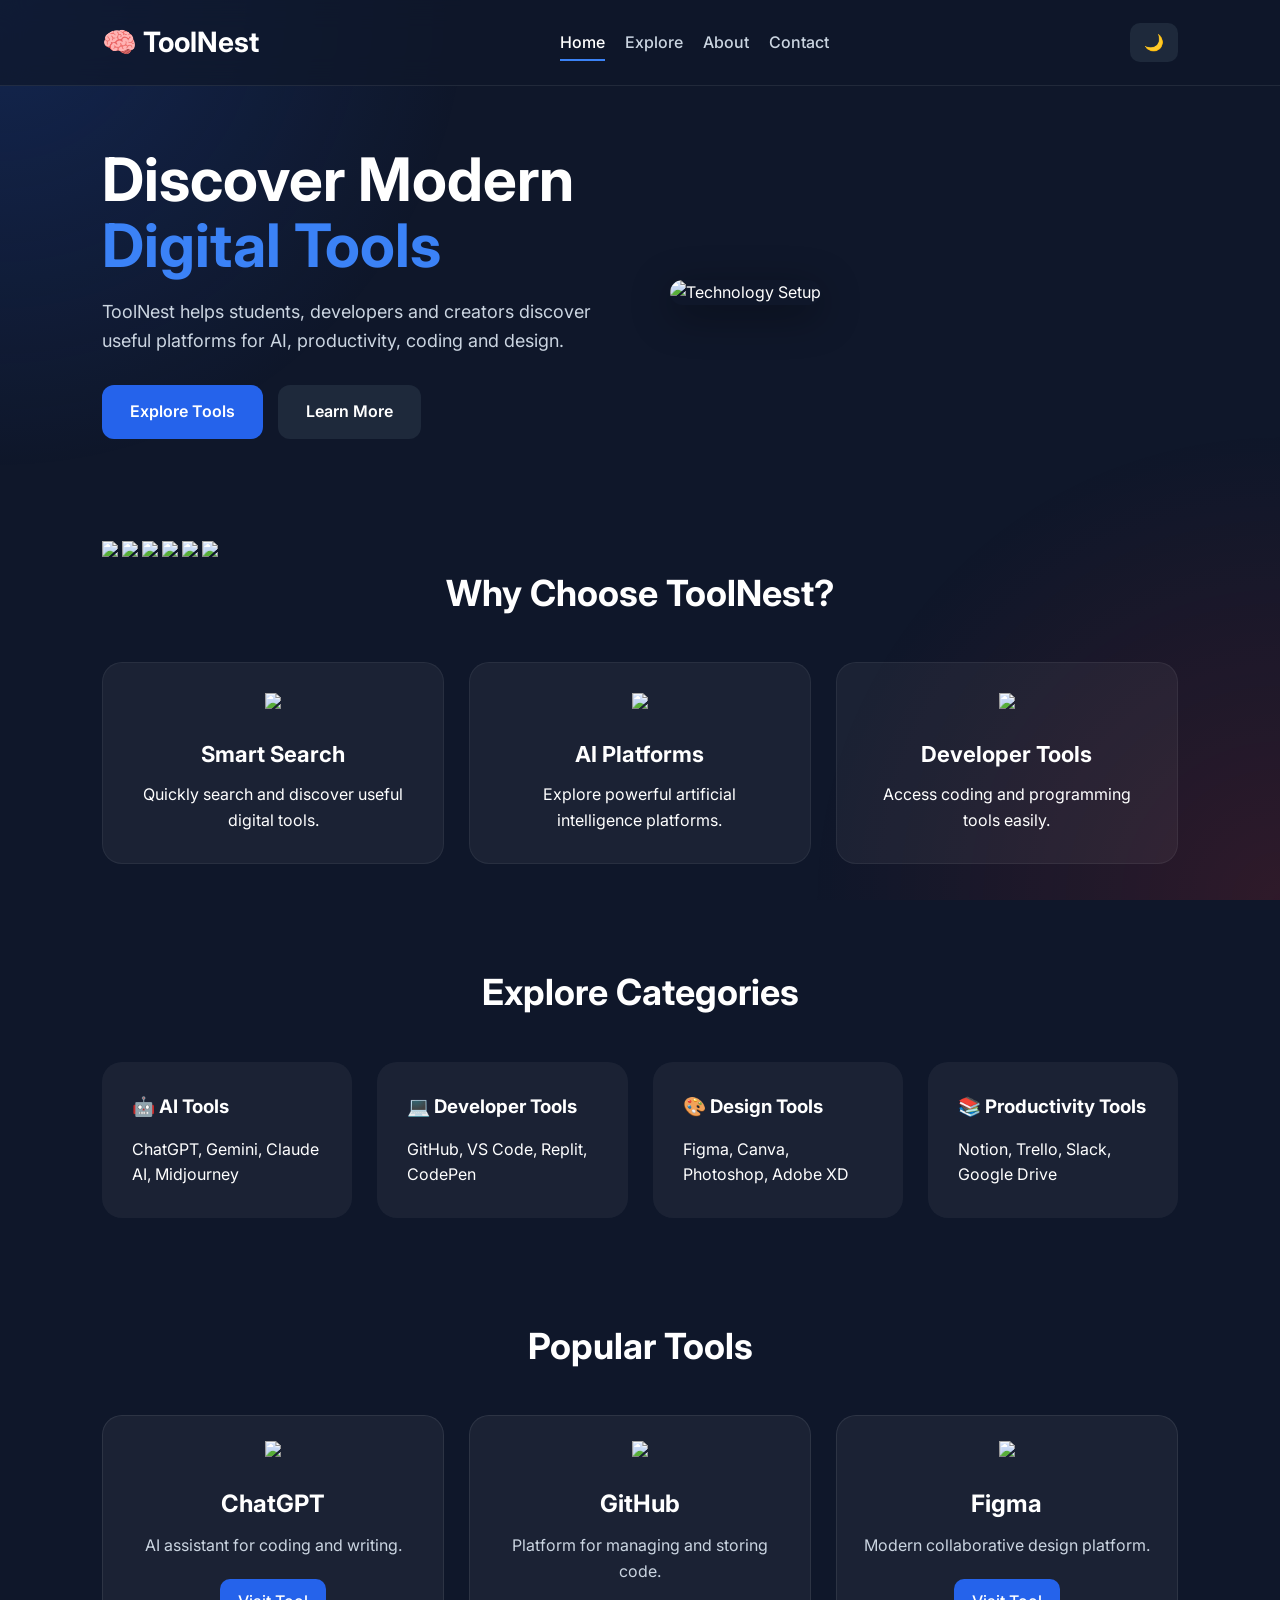
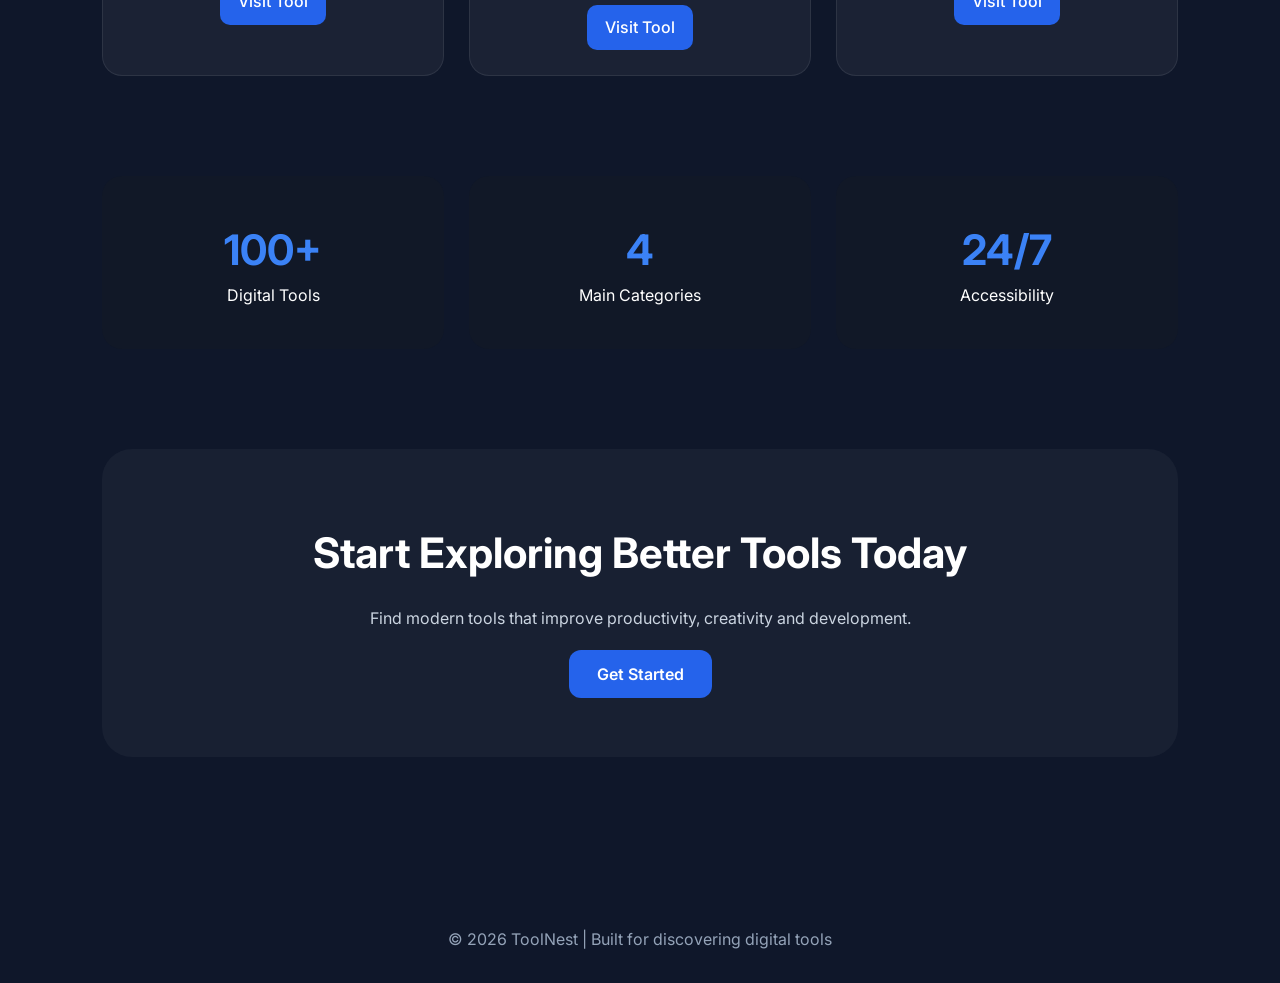
==== commit bff961de: "Revise index.html for improved content and layout Updated the content and structure of the index.htm" ====
--- a/index.html
+++ b/index.html
@@ -4,16 +4,18 @@
 <head>
 
 <meta charset="UTF-8">
+
 <meta name="viewport" content="width=device-width, initial-scale=1.0">
 
-<title>ToolNest | Home</title>
+<title>ToolNest</title>
 
 <link rel="stylesheet" href="styles.css">
 
 <link rel="preconnect" href="https://fonts.googleapis.com">
+
 <link rel="preconnect" href="https://fonts.gstatic.com" crossorigin>
 
-<link href="https://fonts.googleapis.com/css2?family=Poppins:wght@300;400;500;600;700&display=swap" rel="stylesheet">
+<link href="https://fonts.googleapis.com/css2?family=Inter:wght@300;400;500;600;700&display=swap" rel="stylesheet">
 
 </head>
 
@@ -50,18 +52,18 @@
 
 <main>
 
-<!-- HERO SECTION -->
+<!-- ================= HERO ================= -->
 
 <section class="hero">
 
 <article class="hero-text">
 
 <h2>
-Discover The Best <span>Digital Tools</span>
-</h2>
-
-<p>
-ToolNest helps students, developers, designers and creators discover powerful digital tools for productivity, AI, coding and design.
+Discover Modern <span>Digital Tools</span>
+</h2>
+
+<p>
+ToolNest helps students, developers and creators discover useful platforms for AI, productivity, coding and design.
 </p>
 
 <section class="hero-buttons">
@@ -81,31 +83,51 @@
 
 <article class="hero-image">
 
-<img src="https://images.unsplash.com/photo-1518770660439-4636190af475?q=80&w=1200&auto=format&fit=crop" alt="Technology Workspace">
-
-</article>
-
-</section>
-
-
-<!-- FEATURES -->
+<img src="https://images.unsplash.com/photo-1516321318423-f06f85e504b3?q=80&w=1200&auto=format&fit=crop" alt="Technology Setup">
+
+</article>
+
+</section>
+
+
+<!-- ================= TOOL BANNER ================= -->
+
+<section class="tool-banner">
+
+<img src="https://img.icons8.com/color/96/chatgpt.png">
+
+<img src="https://img.icons8.com/color/96/github.png">
+
+<img src="https://img.icons8.com/color/96/figma.png">
+
+<img src="https://img.icons8.com/color/96/notion.png">
+
+<img src="https://img.icons8.com/color/96/google-logo.png">
+
+<img src="https://img.icons8.com/color/96/visual-studio-code-2019.png">
+
+</section>
+
+
+<!-- ================= FEATURES ================= -->
 
 <section class="features-section">
 
 <h2 class="section-title">
-Why Use ToolNest?
+Why Choose ToolNest?
 </h2>
 
 <section class="features">
 
+
 <article class="feature-card">
 
-<img src="https://img.icons8.com/fluency/96/search.png" alt="Search Icon">
+<img src="https://img.icons8.com/fluency/96/search.png">
 
 <h3>Smart Search</h3>
 
 <p>
-Search and discover useful tech tools quickly.
+Quickly search and discover useful digital tools.
 </p>
 
 </article>
@@ -113,12 +135,12 @@
 
 <article class="feature-card">
 
-<img src="https://img.icons8.com/fluency/96/artificial-intelligence.png" alt="AI Icon">
-
-<h3>AI Tools</h3>
-
-<p>
-Explore modern AI platforms and assistants.
+<img src="https://img.icons8.com/fluency/96/artificial-intelligence.png">
+
+<h3>AI Platforms</h3>
+
+<p>
+Explore powerful artificial intelligence platforms.
 </p>
 
 </article>
@@ -126,35 +148,81 @@
 
 <article class="feature-card">
 
-<img src="https://img.icons8.com/fluency/96/source-code.png" alt="Coding Icon">
+<img src="https://img.icons8.com/fluency/96/source-code.png">
 
 <h3>Developer Tools</h3>
 
 <p>
-Find coding and programming platforms easily.
-</p>
-
-</article>
-
-
-<article class="feature-card">
-
-<img src="https://img.icons8.com/fluency/96/design.png" alt="Design Icon">
-
-<h3>Design Platforms</h3>
-
-<p>
-Discover tools for graphics and UI/UX design.
-</p>
-
-</article>
-
-</section>
-
-</section>
-
-
-<!-- POPULAR TOOLS -->
+Access coding and programming tools easily.
+</p>
+
+</article>
+
+</section>
+
+</section>
+
+
+<!-- ================= CATEGORIES ================= -->
+
+<section class="categories-section">
+
+<h2 class="section-title">
+Explore Categories
+</h2>
+
+<section class="categories-grid">
+
+
+<article class="category-card">
+
+<h3>🤖 AI Tools</h3>
+
+<p>
+ChatGPT, Gemini, Claude AI, Midjourney
+</p>
+
+</article>
+
+
+<article class="category-card">
+
+<h3>💻 Developer Tools</h3>
+
+<p>
+GitHub, VS Code, Replit, CodePen
+</p>
+
+</article>
+
+
+<article class="category-card">
+
+<h3>🎨 Design Tools</h3>
+
+<p>
+Figma, Canva, Photoshop, Adobe XD
+</p>
+
+</article>
+
+
+<article class="category-card">
+
+<h3>📚 Productivity Tools</h3>
+
+<p>
+Notion, Trello, Slack, Google Drive
+</p>
+
+</article>
+
+</section>
+
+</section>
+
+
+<!-- ================= POPULAR TOOLS ================= -->
 
 <section class="popular-tools">
 
@@ -165,15 +233,14 @@
 <section class="tool-grid">
 
 
-<!-- ChatGPT -->
 <article class="card">
 
-<img src="https://img.icons8.com/color/96/chatgpt.png" alt="ChatGPT">
+<img src="https://img.icons8.com/color/96/chatgpt.png">
 
 <h3>ChatGPT</h3>
 
 <p>
-AI assistant for writing and coding.
+AI assistant for coding and writing.
 </p>
 
 <a href="https://chat.openai.com" target="_blank">
@@ -183,15 +250,14 @@
 </article>
 
 
-<!-- GitHub -->
 <article class="card">
 
-<img src="https://img.icons8.com/color/96/github.png" alt="GitHub">
+<img src="https://img.icons8.com/color/96/github.png">
 
 <h3>GitHub</h3>
 
 <p>
-Code hosting and version control platform.
+Platform for managing and storing code.
 </p>
 
 <a href="https://github.com" target="_blank">
@@ -201,15 +267,14 @@
 </article>
 
 
-<!-- Figma -->
 <article class="card">
 
-<img src="https://img.icons8.com/color/96/figma.png" alt="Figma">
+<img src="https://img.icons8.com/color/96/figma.png">
 
 <h3>Figma</h3>
 
 <p>
-Collaborative interface and design tool.
+Modern collaborative design platform.
 </p>
 
 <a href="https://figma.com" target="_blank">
@@ -218,101 +283,12 @@
 
 </article>
 
-
-<!-- Notion -->
-<article class="card">
-
-<img src="https://img.icons8.com/color/96/notion.png" alt="Notion">
-
-<h3>Notion</h3>
-
-<p>
-Workspace for notes and productivity.
-</p>
-
-<a href="https://notion.so" target="_blank">
-Visit Tool
-</a>
-
-</article>
-
-</section>
-
-</section>
-
-
-<!-- TOOL CATEGORIES -->
-
-<section class="categories-section">
-
-<h2 class="section-title">
-Explore Categories
-</h2>
-
-<section class="categories-grid">
-
-
-<article class="category-card">
-
-<h3>🤖 AI Tools</h3>
-
-<ul>
-<li>ChatGPT</li>
-<li>Gemini</li>
-<li>Midjourney</li>
-<li>Claude AI</li>
-</ul>
-
-</article>
-
-
-<article class="category-card">
-
-<h3>💻 Developer Tools</h3>
-
-<ul>
-<li>GitHub</li>
-<li>VS Code</li>
-<li>Replit</li>
-<li>CodePen</li>
-</ul>
-
-</article>
-
-
-<article class="category-card">
-
-<h3>🎨 Design Tools</h3>
-
-<ul>
-<li>Figma</li>
-<li>Canva</li>
-<li>Adobe XD</li>
-<li>Photoshop</li>
-</ul>
-
-</article>
-
-
-<article class="category-card">
-
-<h3>📚 Productivity Tools</h3>
-
-<ul>
-<li>Notion</li>
-<li>Trello</li>
-<li>Slack</li>
-<li>Google Drive</li>
-</ul>
-
-</article>
-
-</section>
-
-</section>
-
-
-<!-- STATS SECTION -->
+</section>
+
+</section>
+
+
+<!-- ================= STATS ================= -->
 
 <section class="stats-section">
 
@@ -345,20 +321,20 @@
 </section>
 
 
-<!-- CTA SECTION -->
+<!-- ================= CTA ================= -->
 
 <section class="bottom-cta">
 
 <h2>
-Start Exploring Modern Digital Tools
-</h2>
-
-<p>
-Discover platforms that improve creativity, productivity and development.
+Start Exploring Better Tools Today
+</h2>
+
+<p>
+Find modern tools that improve productivity, creativity and development.
 </p>
 
 <a href="explore.html" class="cta">
-Explore Now
+Get Started
 </a>
 
 </section>
--- a/styles.css
+++ b/styles.css
@@ -1,443 +1,759 @@
-/* =======================
+/* =========================
    RESET
-======================= */
+========================= */
 
 *{
 margin:0;
 padding:0;
 box-sizing:border-box;
-font-family:'Segoe UI', sans-serif;
-}
-
-
-/* =======================
+}
+
+
+/* =========================
    BODY
-======================= */
+========================= */
 
 body{
+font-family:'Inter', sans-serif;
+background:#0f172a;
 color:white;
-background:linear-gradient(-45deg,#0B00CF,#300A6E,#FF2D2B,#C10A28);
-background-size:400% 400%;
-animation:gradientMove 12s ease infinite;
-min-height:100vh;
-}
-
-
-/* =======================
-   ANIMATIONS
-======================= */
-
-@keyframes gradientMove{
-
-0%{
-background-position:0% 50%;
-}
-
-50%{
-background-position:100% 50%;
-}
-
-100%{
-background-position:0% 50%;
-}
-
-}
-
-
-@keyframes fadeUp{
-
-from{
-opacity:0;
-transform:translateY(20px);
-}
-
-to{
-opacity:1;
-transform:translateY(0);
-}
-
-}
-
-
-@keyframes fadeIn{
-
-from{
-opacity:0;
-}
-
-to{
-opacity:1;
-}
-
-}
-
-
-/* =======================
+line-height:1.6;
+overflow-x:hidden;
+}
+
+
+/* =========================
+   ANIMATED BACKGROUND
+========================= */
+
+body::before{
+
+content:"";
+
+position:fixed;
+
+width:100%;
+height:100%;
+
+background:
+radial-gradient(circle at top left,#2563eb33,transparent 30%),
+radial-gradient(circle at bottom right,#ff2d2b22,transparent 30%);
+
+z-index:-1;
+
+}
+
+
+/* =========================
    HEADER
-======================= */
+========================= */
 
 header{
+
 display:flex;
+
 justify-content:space-between;
+
 align-items:center;
-padding:20px 40px;
-background:rgba(255,255,255,0.1);
-backdrop-filter:blur(12px);
+
+padding:20px 8%;
+
 position:sticky;
+
 top:0;
-z-index:100;
+
+backdrop-filter:blur(14px);
+
+background:rgba(15,23,42,0.7);
+
+border-bottom:1px solid rgba(255,255,255,0.08);
+
+z-index:1000;
+
 }
 
 
 .logo{
-font-size:24px;
-font-weight:bold;
-}
-
-
-/* =======================
+
+font-size:28px;
+
+font-weight:700;
+
+color:white;
+
+}
+
+
+/* =========================
    NAVIGATION
-======================= */
+========================= */
+
+nav{
+
+display:flex;
+
+gap:20px;
+
+}
+
 
 nav a{
+
 text-decoration:none;
+
+color:#cbd5e1;
+
+font-weight:500;
+
+transition:0.3s;
+
+position:relative;
+
+}
+
+
+nav a:hover,
+nav a.active{
+
 color:white;
-margin:0 10px;
-position:relative;
+
 }
 
 
 nav a::after{
+
 content:"";
+
 position:absolute;
+
+bottom:-6px;
+
 left:0;
-bottom:-5px;
+
 width:0%;
+
 height:2px;
-background:white;
-transition:0.3s;
+
+background:#3b82f6;
+
+transition:0.3s;
+
 }
 
 
 nav a:hover::after,
 nav a.active::after{
+
 width:100%;
-}
-
-
-/* =======================
-   DARK MODE BUTTON
-======================= */
+
+}
+
+
+/* =========================
+   DARK BUTTON
+========================= */
 
 #theme-toggle{
-background:none;
+
+background:#1e293b;
+
 border:none;
-font-size:20px;
+
+color:white;
+
+padding:10px 14px;
+
+border-radius:10px;
+
 cursor:pointer;
+
+font-size:16px;
+
+transition:0.3s;
+
+}
+
+
+#theme-toggle:hover{
+
+background:#334155;
+
+}
+
+
+/* =========================
+   MAIN
+========================= */
+
+main{
+
+padding:60px 8%;
+
+}
+
+
+/* =========================
+   HERO
+========================= */
+
+.hero{
+
+display:grid;
+
+grid-template-columns:1fr 1fr;
+
+align-items:center;
+
+gap:60px;
+
+margin-bottom:100px;
+
+}
+
+
+.hero-text h2{
+
+font-size:60px;
+
+line-height:1.1;
+
+margin-bottom:20px;
+
+}
+
+
+.hero-text span{
+
+color:#3b82f6;
+
+}
+
+
+.hero-text p{
+
+font-size:18px;
+
+color:#cbd5e1;
+
+margin-bottom:30px;
+
+max-width:600px;
+
+}
+
+
+/* =========================
+   BUTTONS
+========================= */
+
+.hero-buttons{
+
+display:flex;
+
+gap:15px;
+
+}
+
+
+.cta{
+
+background:#2563eb;
+
+padding:14px 28px;
+
+border-radius:12px;
+
+text-decoration:none;
+
 color:white;
-}
-
-
-/* =======================
-   HERO SECTION
-======================= */
+
+font-weight:600;
+
+transition:0.3s;
+
+}
+
+
+.cta:hover{
+
+transform:translateY(-3px);
+
+background:#3b82f6;
+
+}
+
+
+.secondary-btn{
+
+background:#1e293b;
+
+padding:14px 28px;
+
+border-radius:12px;
+
+text-decoration:none;
+
+color:white;
+
+font-weight:600;
+
+transition:0.3s;
+
+}
+
+
+.secondary-btn:hover{
+
+background:#334155;
+
+}
+
+
+/* =========================
+   HERO IMAGE
+========================= */
+
+.hero-image img{
+
+width:100%;
+
+border-radius:24px;
+
+box-shadow:0 10px 40px rgba(0,0,0,0.4);
+
+}
+
+
+/* =========================
+   TITLES
+========================= */
+
+.section-title{
+
+font-size:36px;
+
+margin-bottom:40px;
+
+text-align:center;
+
+}
+
+
+/* =========================
+   FEATURES
+========================= */
+
+.features{
+
+display:grid;
+
+grid-template-columns:repeat(auto-fit,minmax(220px,1fr));
+
+gap:25px;
+
+margin-bottom:100px;
+
+}
+
+
+.feature-card{
+
+background:rgba(255,255,255,0.05);
+
+padding:30px;
+
+border-radius:20px;
+
+border:1px solid rgba(255,255,255,0.06);
+
+transition:0.3s;
+
+text-align:center;
+
+}
+
+
+.feature-card:hover{
+
+transform:translateY(-8px);
+
+}
+
+
+.feature-card img{
+
+width:70px;
+
+margin-bottom:20px;
+
+}
+
+
+.feature-card h3{
+
+margin-bottom:10px;
+
+font-size:22px;
+
+}
+
+
+/* =========================
+   TOOL GRID
+========================= */
+
+.tool-grid{
+
+display:grid;
+
+grid-template-columns:repeat(auto-fit,minmax(240px,1fr));
+
+gap:25px;
+
+margin-bottom:100px;
+
+}
+
+
+/* =========================
+   CARDS
+========================= */
+
+.card{
+
+background:rgba(255,255,255,0.05);
+
+padding:25px;
+
+border-radius:20px;
+
+border:1px solid rgba(255,255,255,0.08);
+
+transition:0.3s;
+
+text-align:center;
+
+}
+
+
+.card:hover{
+
+transform:translateY(-10px);
+
+background:rgba(255,255,255,0.08);
+
+}
+
+
+.card img{
+
+width:80px;
+
+margin-bottom:20px;
+
+}
+
+
+.card h3{
+
+margin-bottom:10px;
+
+font-size:24px;
+
+}
+
+
+.card p{
+
+color:#cbd5e1;
+
+margin-bottom:20px;
+
+}
+
+
+/* =========================
+   CARD BUTTON
+========================= */
+
+.card a{
+
+display:inline-block;
+
+padding:10px 18px;
+
+background:#2563eb;
+
+border-radius:10px;
+
+text-decoration:none;
+
+color:white;
+
+font-weight:500;
+
+transition:0.3s;
+
+}
+
+
+.card a:hover{
+
+background:#3b82f6;
+
+}
+
+
+/* =========================
+   CATEGORIES
+========================= */
+
+.categories-grid{
+
+display:grid;
+
+grid-template-columns:repeat(auto-fit,minmax(220px,1fr));
+
+gap:25px;
+
+margin-bottom:100px;
+
+}
+
+
+.category-card{
+
+background:rgba(255,255,255,0.05);
+
+padding:30px;
+
+border-radius:20px;
+
+}
+
+
+.category-card h3{
+
+margin-bottom:15px;
+
+}
+
+
+.category-card ul{
+
+padding-left:20px;
+
+color:#cbd5e1;
+
+}
+
+
+.category-card li{
+
+margin-bottom:10px;
+
+}
+
+
+/* =========================
+   STATS
+========================= */
+
+.stats-section{
+
+display:grid;
+
+grid-template-columns:repeat(auto-fit,minmax(200px,1fr));
+
+gap:25px;
+
+margin-bottom:100px;
+
+}
+
+
+.stat-box{
+
+background:#111827;
+
+padding:40px;
+
+border-radius:20px;
+
+text-align:center;
+
+}
+
+
+.stat-box h2{
+
+font-size:42px;
+
+color:#3b82f6;
+
+}
+
+
+/* =========================
+   BOTTOM CTA
+========================= */
+
+.bottom-cta{
+
+text-align:center;
+
+padding:70px 30px;
+
+background:rgba(255,255,255,0.04);
+
+border-radius:30px;
+
+}
+
+
+.bottom-cta h2{
+
+font-size:42px;
+
+margin-bottom:20px;
+
+}
+
+
+.bottom-cta p{
+
+color:#cbd5e1;
+
+margin-bottom:30px;
+
+}
+
+
+/* =========================
+   ABOUT PAGE
+========================= */
+
+.content{
+
+max-width:900px;
+
+margin:auto;
+
+background:rgba(255,255,255,0.04);
+
+padding:40px;
+
+border-radius:24px;
+
+}
+
+
+.content p{
+
+margin-bottom:20px;
+
+font-size:18px;
+
+color:#cbd5e1;
+
+}
+
+
+/* =========================
+   CONTACT
+========================= */
+
+.contact-links{
+
+display:grid;
+
+grid-template-columns:repeat(auto-fit,minmax(240px,1fr));
+
+gap:25px;
+
+}
+
+
+.contact-card{
+
+background:rgba(255,255,255,0.05);
+
+padding:30px;
+
+border-radius:20px;
+
+text-align:center;
+
+transition:0.3s;
+
+}
+
+
+.contact-card:hover{
+
+transform:translateY(-8px);
+
+}
+
+
+.contact-card a{
+
+color:#60a5fa;
+
+text-decoration:none;
+
+}
+
+
+/* =========================
+   FOOTER
+========================= */
+
+footer{
+
+padding:30px;
+
+text-align:center;
+
+margin-top:80px;
+
+color:#94a3b8;
+
+}
+
+
+/* =========================
+   MOBILE
+========================= */
+
+@media(max-width:900px){
 
 .hero{
-text-align:center;
-padding:80px 20px;
-animation:fadeIn 1s ease;
-}
-
-
-.hero h2{
+
+grid-template-columns:1fr;
+
+}
+
+.hero-text h2{
+
 font-size:42px;
-margin-bottom:10px;
-}
-
-
-.hero p{
-opacity:0.9;
-margin-bottom:20px;
-}
-
-
-/* =======================
-   BUTTON
-======================= */
-
-.cta{
-display:inline-block;
-padding:12px 24px;
-background:white;
-color:black;
-text-decoration:none;
-border-radius:12px;
-font-weight:bold;
-transition:0.3s;
-}
-
-
-.cta:hover{
-transform:scale(1.05);
-}
-
-
-/* =======================
-   SEARCH
-======================= */
-
-#search{
-width:60%;
-max-width:400px;
-padding:12px;
-border:none;
-border-radius:10px;
-outline:none;
-}
-
-
-/* =======================
-   FILTERS
-======================= */
-
-.filters{
-margin-top:20px;
-}
-
-
-.filters button{
-padding:8px 15px;
-margin:5px;
-border:none;
-border-radius:10px;
-background:rgba(255,255,255,0.2);
-color:white;
-cursor:pointer;
-transition:0.3s;
-}
-
-
-.filters button:hover{
-background:rgba(255,255,255,0.4);
-}
-
-
-/* =======================
-   TOOL GRID
-======================= */
-
-.tool-grid{
-display:grid;
-grid-template-columns:repeat(auto-fit,minmax(220px,1fr));
+
+}
+
+header{
+
+flex-direction:column;
+
 gap:20px;
-padding:40px;
-}
-
-
-/* =======================
-   CARDS
-======================= */
-
-.card{
-background:rgba(255,255,255,0.1);
-backdrop-filter:blur(12px);
-padding:20px;
-border-radius:18px;
-text-align:center;
-transition:0.4s;
-animation:fadeUp 0.8s ease;
-}
-
-
-.card:hover{
-transform:translateY(-10px) scale(1.03);
-background:rgba(255,255,255,0.2);
-}
-
-
-.card img{
-width:60px;
-margin-bottom:10px;
-}
-
-
-.card h3{
-margin-bottom:10px;
-}
-
-
-.card p{
-font-size:14px;
-opacity:0.9;
-}
-
-
-/* =======================
-   CARD ACTIONS
-======================= */
-
-.actions{
-display:flex;
-justify-content:space-between;
-align-items:center;
-margin-top:15px;
-}
-
-
-.actions button{
-background:none;
-border:none;
-cursor:pointer;
-font-size:18px;
-}
-
-
-/* =======================
-   STARS
-======================= */
-
-.stars{
-cursor:pointer;
-font-size:14px;
-}
-
-
-/* =======================
-   CARD LINKS
-======================= */
-
-.card a{
-display:inline-block;
-margin-top:15px;
-padding:8px 12px;
-background:white;
-color:black;
-text-decoration:none;
-border-radius:10px;
-transition:0.3s;
-}
-
-
-.card a:hover{
-transform:scale(1.05);
-}
-
-
-/* =======================
-   FEATURES
-======================= */
-
-.features{
-display:flex;
+
+}
+
+nav{
+
+flex-wrap:wrap;
+
 justify-content:center;
-gap:20px;
-padding:40px;
-flex-wrap:wrap;
-}
-
-
-.feature-card{
-background:rgba(255,255,255,0.1);
-backdrop-filter:blur(12px);
-padding:25px;
-border-radius:18px;
-width:250px;
-text-align:center;
-transition:0.3s;
-}
-
-
-.feature-card:hover{
-transform:translateY(-10px);
-}
-
-
-/* =======================
-   CONTENT
-======================= */
-
-.content{
-max-width:800px;
-margin:auto;
-padding:40px;
-line-height:1.8;
-animation:fadeIn 1s ease;
-}
-
-
-/* =======================
-   CONTACT
-======================= */
-
-.contact-links{
-display:flex;
-justify-content:center;
-gap:20px;
-padding:40px;
-flex-wrap:wrap;
-}
-
-
-.contact-card{
-background:rgba(255,255,255,0.1);
-backdrop-filter:blur(12px);
-padding:25px;
-border-radius:18px;
-transition:0.3s;
-text-align:center;
-width:220px;
-}
-
-
-.contact-card:hover{
-transform:translateY(-8px);
-}
-
-
-.contact-card a{
-color:white;
-text-decoration:none;
-}
-
-
-/* =======================
-   FOOTER
-======================= */
-
-footer{
-text-align:center;
-padding:20px;
-background:rgba(0,0,0,0.2);
-margin-top:40px;
-}
-
-
-/* =======================
-   DARK MODE
-======================= */
-
-.dark-mode{
-background:#111;
-}
-
-
-/* =======================
-   RESPONSIVE
-======================= */
-
-@media(max-width:768px){
-
-header{
-flex-direction:column;
-gap:10px;
-}
-
-.hero h2{
-font-size:30px;
-}
-
-#search{
-width:90%;
-}
-
-}
+
+}
+
+}
